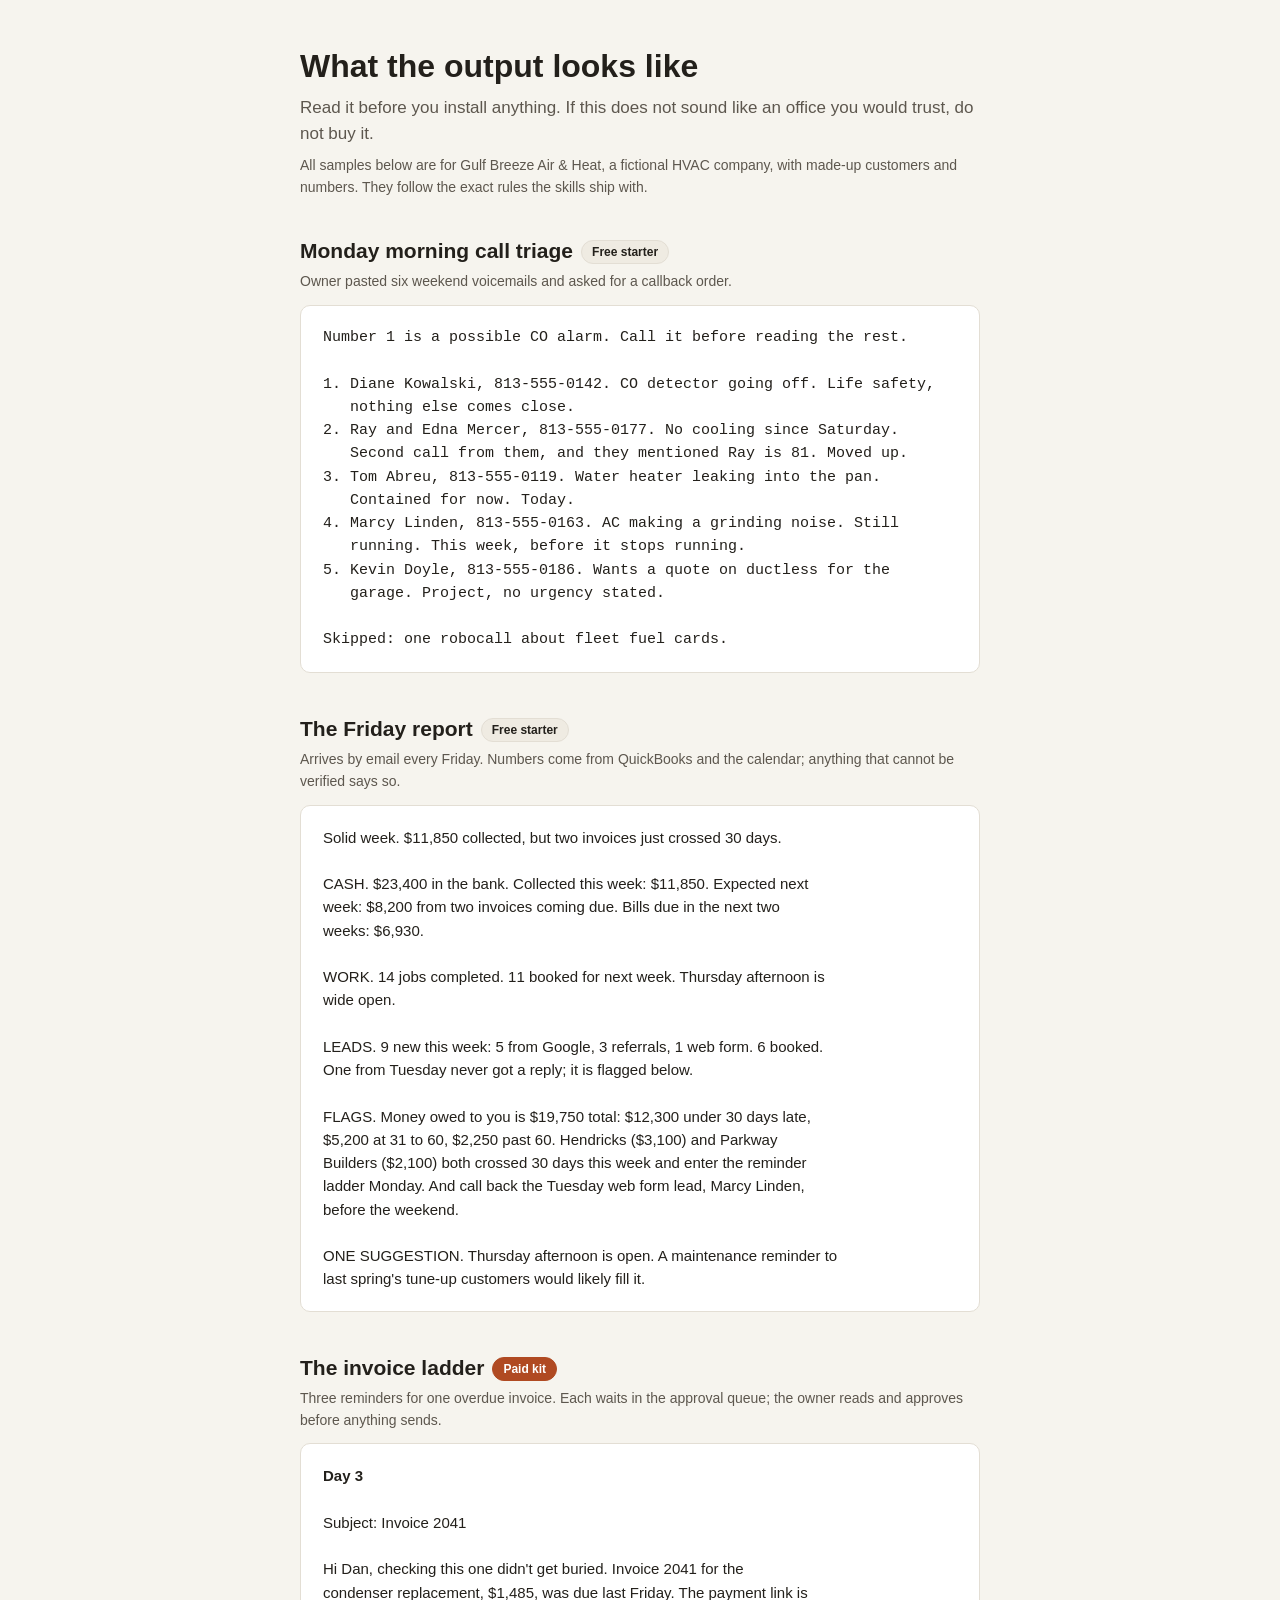
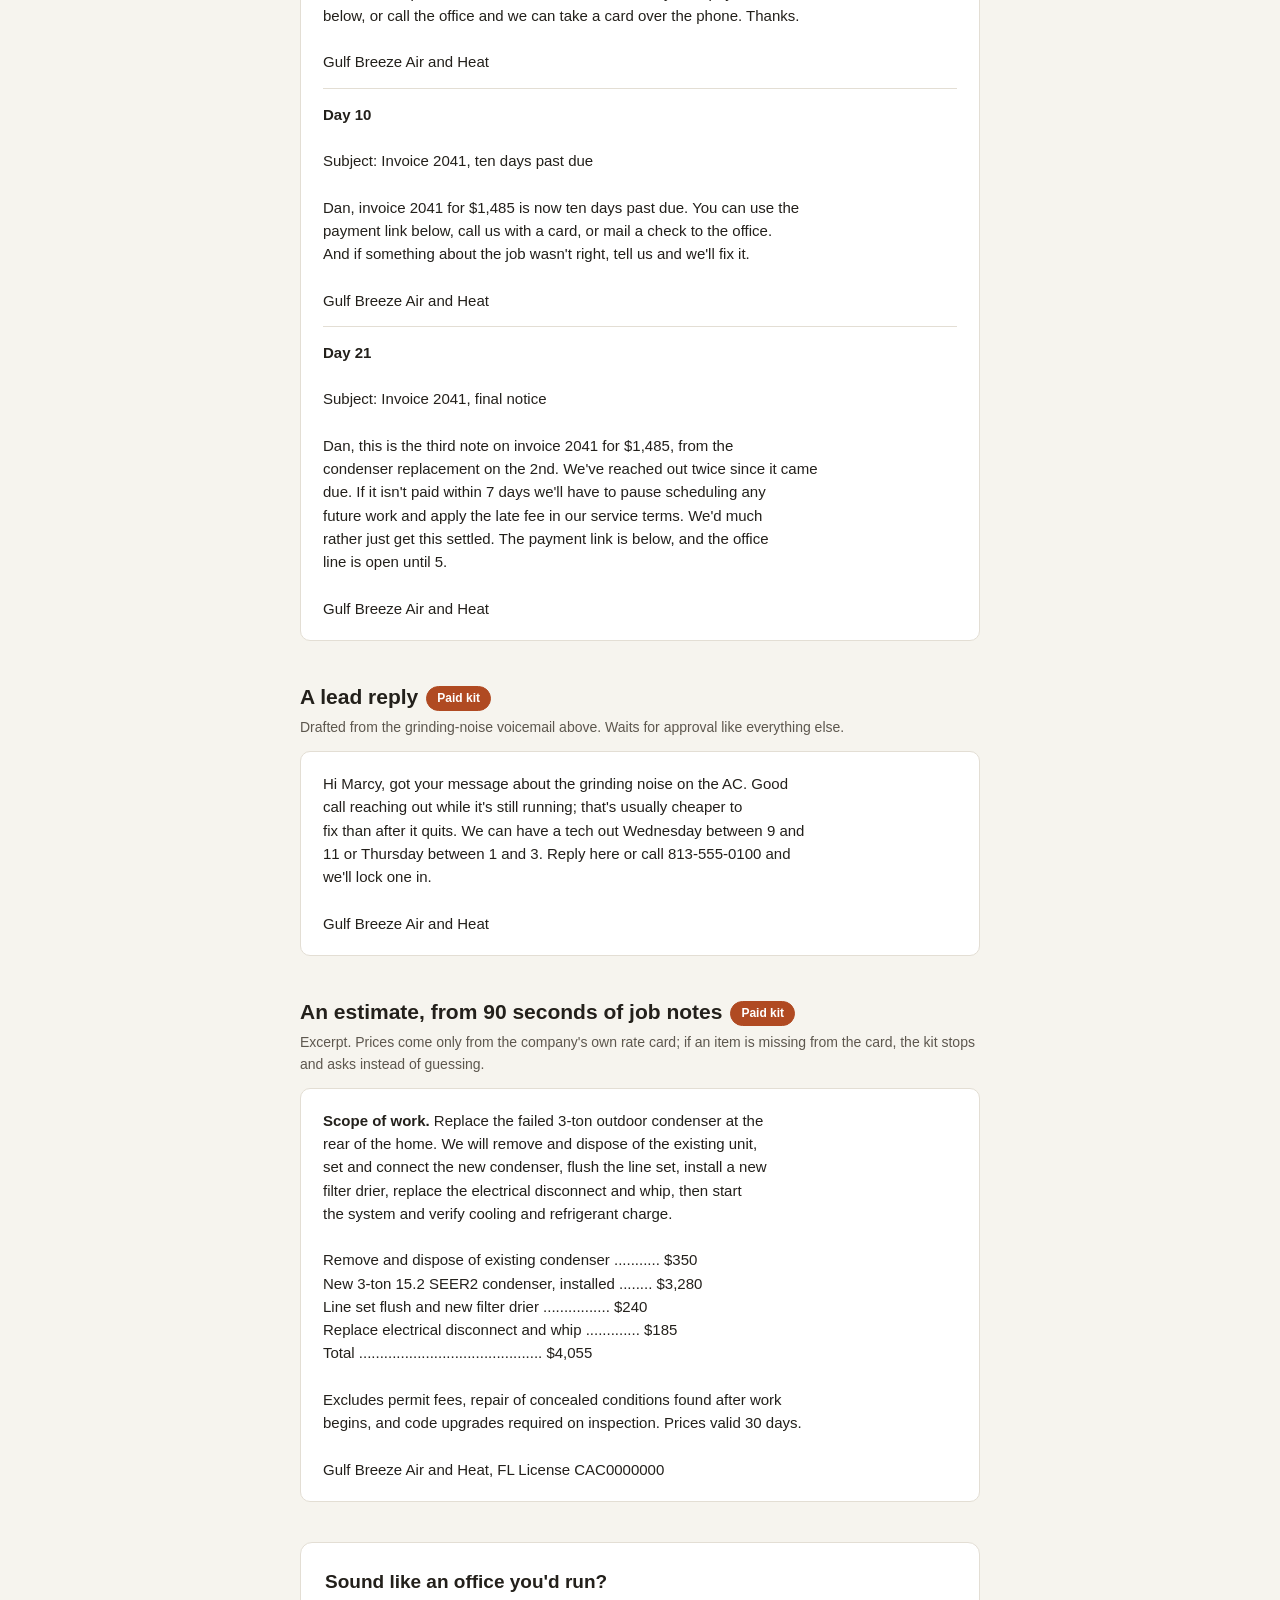
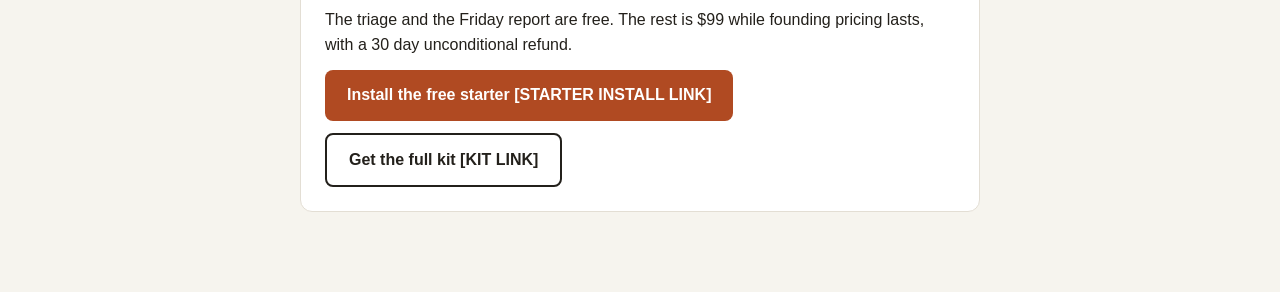
==== site/demo.html @ e2e47ef4 "Initial commit: launch infrastructure" ====
<!doctype html>
<html lang="en">
<head>
<meta charset="utf-8">
<meta name="viewport" content="width=device-width, initial-scale=1, viewport-fit=cover">
<title>What the output looks like | Toolbelt AI</title>
<style>
:root {
  box-sizing: border-box;
  padding-top: env(safe-area-inset-top, 0px);
  padding-bottom: env(safe-area-inset-bottom, 0px);
  --bg: #F6F4EE; --card: #FFFFFF; --ink: #23201B; --muted: #5D574E;
  --line: #E3DED4; --accent: #B04A22; --accent-ink: #FFFFFF; --chip: #EFEBE2;
}
html { scroll-padding-top: env(safe-area-inset-top, 0px); }
@media (prefers-color-scheme: dark) {
  :root:not([data-theme="light"]) {
    --bg: #191713; --card: #23201B; --ink: #F1EEE7; --muted: #A8A198;
    --line: #38342E; --accent: #D9713F; --accent-ink: #1B120C; --chip: #2B2722;
  }
}
:root[data-theme="dark"] {
  --bg: #191713; --card: #23201B; --ink: #F1EEE7; --muted: #A8A198;
  --line: #38342E; --accent: #D9713F; --accent-ink: #1B120C; --chip: #2B2722;
}
* { box-sizing: border-box; }
body { margin: 0; background: var(--bg); color: var(--ink);
  font-family: -apple-system, BlinkMacSystemFont, "Segoe UI", Roboto, Helvetica, Arial, sans-serif;
  line-height: 1.55; }
.wrap { max-width: 720px; margin: 0 auto; padding: 48px 20px 80px; }
h1 { font-size: 32px; line-height: 1.15; margin: 0 0 10px; }
.sub { color: var(--muted); font-size: 17px; margin: 0 0 8px; }
.notice { font-size: 14px; color: var(--muted); margin: 0 0 36px; }
.sample { margin-bottom: 40px; }
.sample h2 { font-size: 21px; margin: 0 0 4px; }
.meta { font-size: 14px; color: var(--muted); margin: 0 0 12px; }
.tier { display: inline-block; background: var(--chip); border: 1px solid var(--line);
  border-radius: 999px; padding: 2px 10px; font-size: 12px; font-weight: 600;
  margin-left: 8px; vertical-align: 2px; }
.tier.paid { background: var(--accent); color: var(--accent-ink); border-color: var(--accent); }
.out { background: var(--card); border: 1px solid var(--line); border-radius: 10px;
  padding: 20px 22px; font-size: 15px; white-space: pre-wrap;
  font-family: ui-monospace, "SF Mono", Menlo, Consolas, monospace; overflow-x: auto; }
.out.email { font-family: inherit; }
.cta { background: var(--card); border: 1px solid var(--line); border-radius: 12px;
  padding: 24px; display: flex; flex-direction: column; gap: 12px; }
.btn { display: inline-block; background: var(--accent); color: var(--accent-ink);
  padding: 13px 22px; border-radius: 8px; font-weight: 700; font-size: 16px;
  text-decoration: none; align-self: flex-start; }
.btn.ghost { background: transparent; color: var(--ink); border: 2px solid var(--ink); }
a { color: var(--accent); }
hr.sep { border: 0; border-top: 1px solid var(--line); margin: 14px 0; }
</style>
</head>
<body>
<div class="wrap">
  <h1>What the output looks like</h1>
  <p class="sub">Read it before you install anything. If this does not sound like an office you would trust, do not buy it.</p>
  <p class="notice">All samples below are for Gulf Breeze Air &amp; Heat, a fictional HVAC company, with made-up customers and numbers. They follow the exact rules the skills ship with.</p>

  <div class="sample">
    <h2>Monday morning call triage<span class="tier">Free starter</span></h2>
    <p class="meta">Owner pasted six weekend voicemails and asked for a callback order.</p>
    <div class="out">Number 1 is a possible CO alarm. Call it before reading the rest.

1. Diane Kowalski, 813-555-0142. CO detector going off. Life safety,
   nothing else comes close.
2. Ray and Edna Mercer, 813-555-0177. No cooling since Saturday.
   Second call from them, and they mentioned Ray is 81. Moved up.
3. Tom Abreu, 813-555-0119. Water heater leaking into the pan.
   Contained for now. Today.
4. Marcy Linden, 813-555-0163. AC making a grinding noise. Still
   running. This week, before it stops running.
5. Kevin Doyle, 813-555-0186. Wants a quote on ductless for the
   garage. Project, no urgency stated.

Skipped: one robocall about fleet fuel cards.</div>
  </div>

  <div class="sample">
    <h2>The Friday report<span class="tier">Free starter</span></h2>
    <p class="meta">Arrives by email every Friday. Numbers come from QuickBooks and the calendar; anything that cannot be verified says so.</p>
    <div class="out email">Solid week. $11,850 collected, but two invoices just crossed 30 days.

CASH. $23,400 in the bank. Collected this week: $11,850. Expected next
week: $8,200 from two invoices coming due. Bills due in the next two
weeks: $6,930.

WORK. 14 jobs completed. 11 booked for next week. Thursday afternoon is
wide open.

LEADS. 9 new this week: 5 from Google, 3 referrals, 1 web form. 6 booked.
One from Tuesday never got a reply; it is flagged below.

FLAGS. Money owed to you is $19,750 total: $12,300 under 30 days late,
$5,200 at 31 to 60, $2,250 past 60. Hendricks ($3,100) and Parkway
Builders ($2,100) both crossed 30 days this week and enter the reminder
ladder Monday. And call back the Tuesday web form lead, Marcy Linden,
before the weekend.

ONE SUGGESTION. Thursday afternoon is open. A maintenance reminder to
last spring's tune-up customers would likely fill it.</div>
  </div>

  <div class="sample">
    <h2>The invoice ladder<span class="tier paid">Paid kit</span></h2>
    <p class="meta">Three reminders for one overdue invoice. Each waits in the approval queue; the owner reads and approves before anything sends.</p>
    <div class="out email"><strong>Day 3</strong>

Subject: Invoice 2041

Hi Dan, checking this one didn't get buried. Invoice 2041 for the
condenser replacement, $1,485, was due last Friday. The payment link is
below, or call the office and we can take a card over the phone. Thanks.

Gulf Breeze Air and Heat
<hr class="sep"><strong>Day 10</strong>

Subject: Invoice 2041, ten days past due

Dan, invoice 2041 for $1,485 is now ten days past due. You can use the
payment link below, call us with a card, or mail a check to the office.
And if something about the job wasn't right, tell us and we'll fix it.

Gulf Breeze Air and Heat
<hr class="sep"><strong>Day 21</strong>

Subject: Invoice 2041, final notice

Dan, this is the third note on invoice 2041 for $1,485, from the
condenser replacement on the 2nd. We've reached out twice since it came
due. If it isn't paid within 7 days we'll have to pause scheduling any
future work and apply the late fee in our service terms. We'd much
rather just get this settled. The payment link is below, and the office
line is open until 5.

Gulf Breeze Air and Heat</div>
  </div>

  <div class="sample">
    <h2>A lead reply<span class="tier paid">Paid kit</span></h2>
    <p class="meta">Drafted from the grinding-noise voicemail above. Waits for approval like everything else.</p>
    <div class="out email">Hi Marcy, got your message about the grinding noise on the AC. Good
call reaching out while it's still running; that's usually cheaper to
fix than after it quits. We can have a tech out Wednesday between 9 and
11 or Thursday between 1 and 3. Reply here or call 813-555-0100 and
we'll lock one in.

Gulf Breeze Air and Heat</div>
  </div>

  <div class="sample">
    <h2>An estimate, from 90 seconds of job notes<span class="tier paid">Paid kit</span></h2>
    <p class="meta">Excerpt. Prices come only from the company's own rate card; if an item is missing from the card, the kit stops and asks instead of guessing.</p>
    <div class="out email"><strong>Scope of work.</strong> Replace the failed 3-ton outdoor condenser at the
rear of the home. We will remove and dispose of the existing unit,
set and connect the new condenser, flush the line set, install a new
filter drier, replace the electrical disconnect and whip, then start
the system and verify cooling and refrigerant charge.

Remove and dispose of existing condenser ........... $350
New 3-ton 15.2 SEER2 condenser, installed ........ $3,280
Line set flush and new filter drier ................ $240
Replace electrical disconnect and whip ............. $185
Total ............................................ $4,055

Excludes permit fees, repair of concealed conditions found after work
begins, and code upgrades required on inspection. Prices valid 30 days.

Gulf Breeze Air and Heat, FL License CAC0000000</div>
  </div>

  <div class="cta">
    <strong style="font-size: 19px;">Sound like an office you'd run?</strong>
    <span>The triage and the Friday report are free. The rest is $99 while founding pricing lasts, with a 30 day unconditional refund.</span>
    <a class="btn" href="#">Install the free starter [STARTER INSTALL LINK]</a>
    <a class="btn ghost" href="#">Get the full kit [KIT LINK]</a>
  </div>
</div>
</body>
</html>
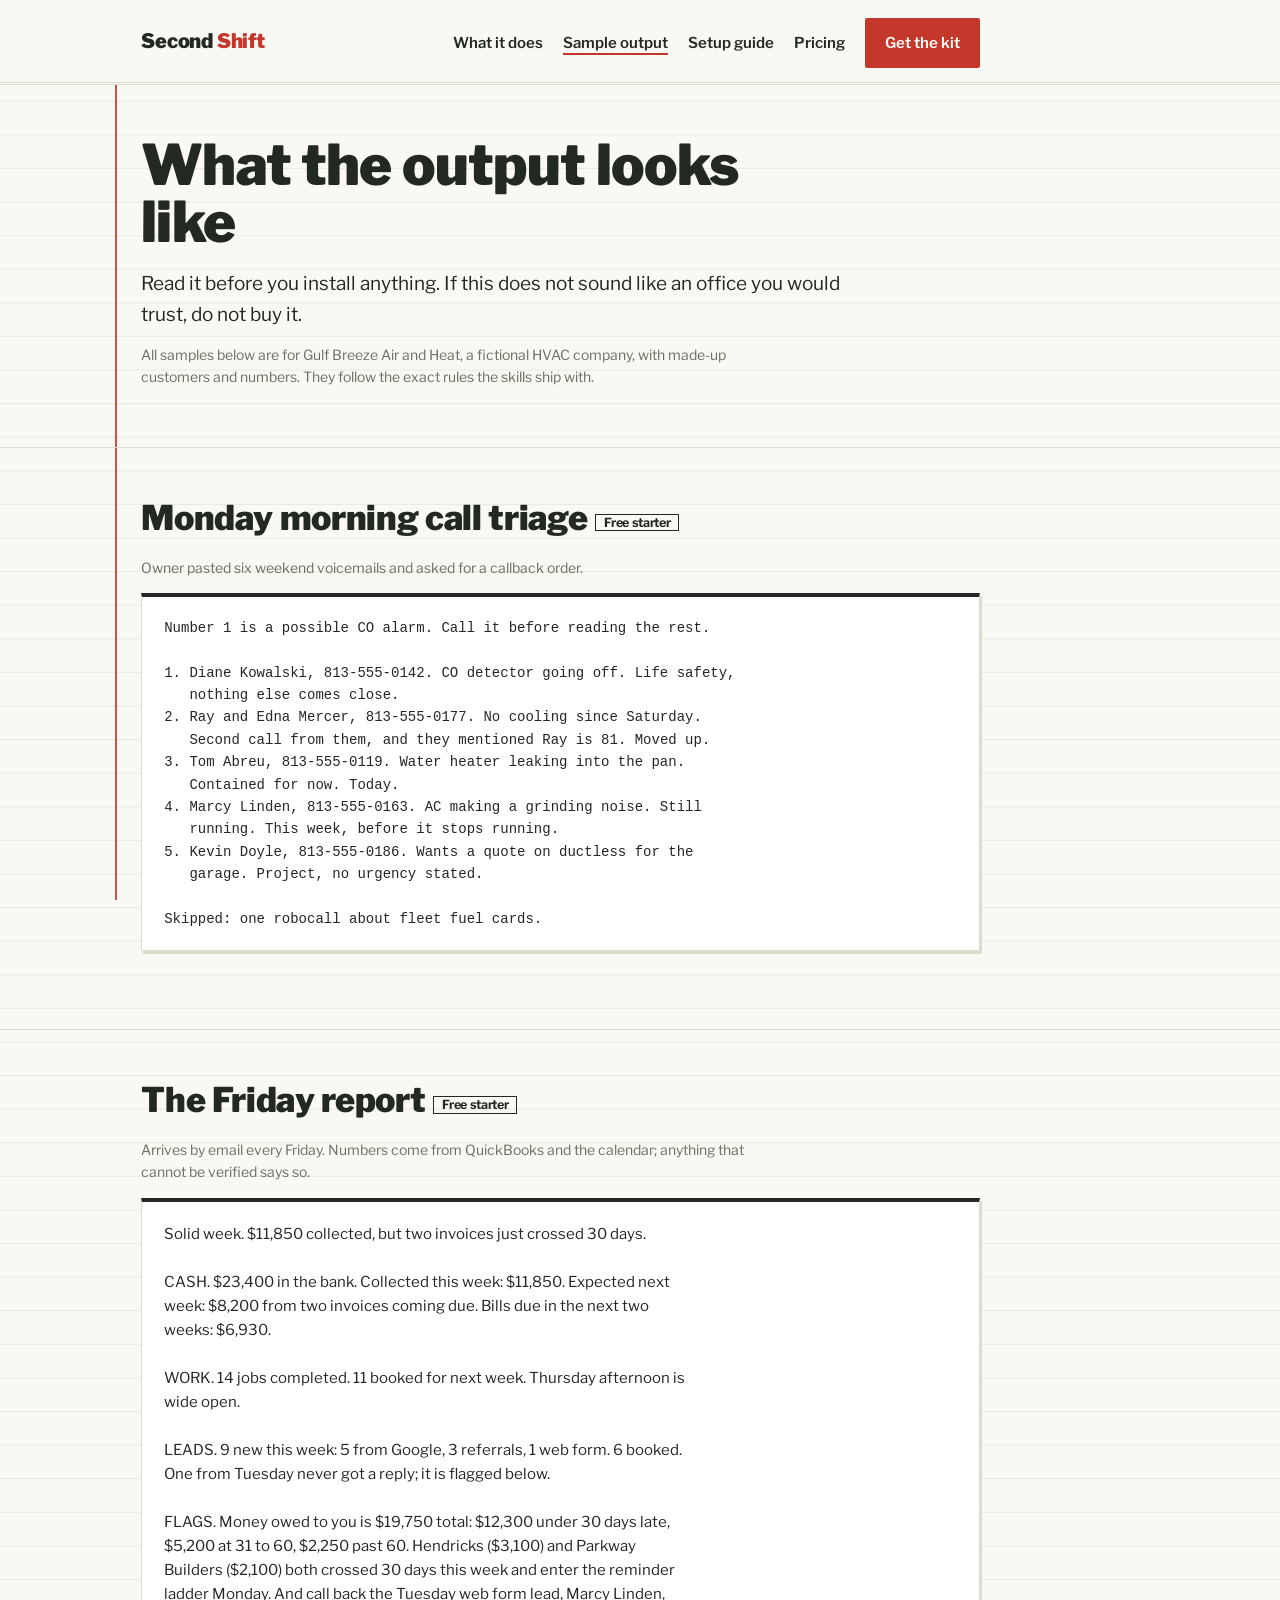
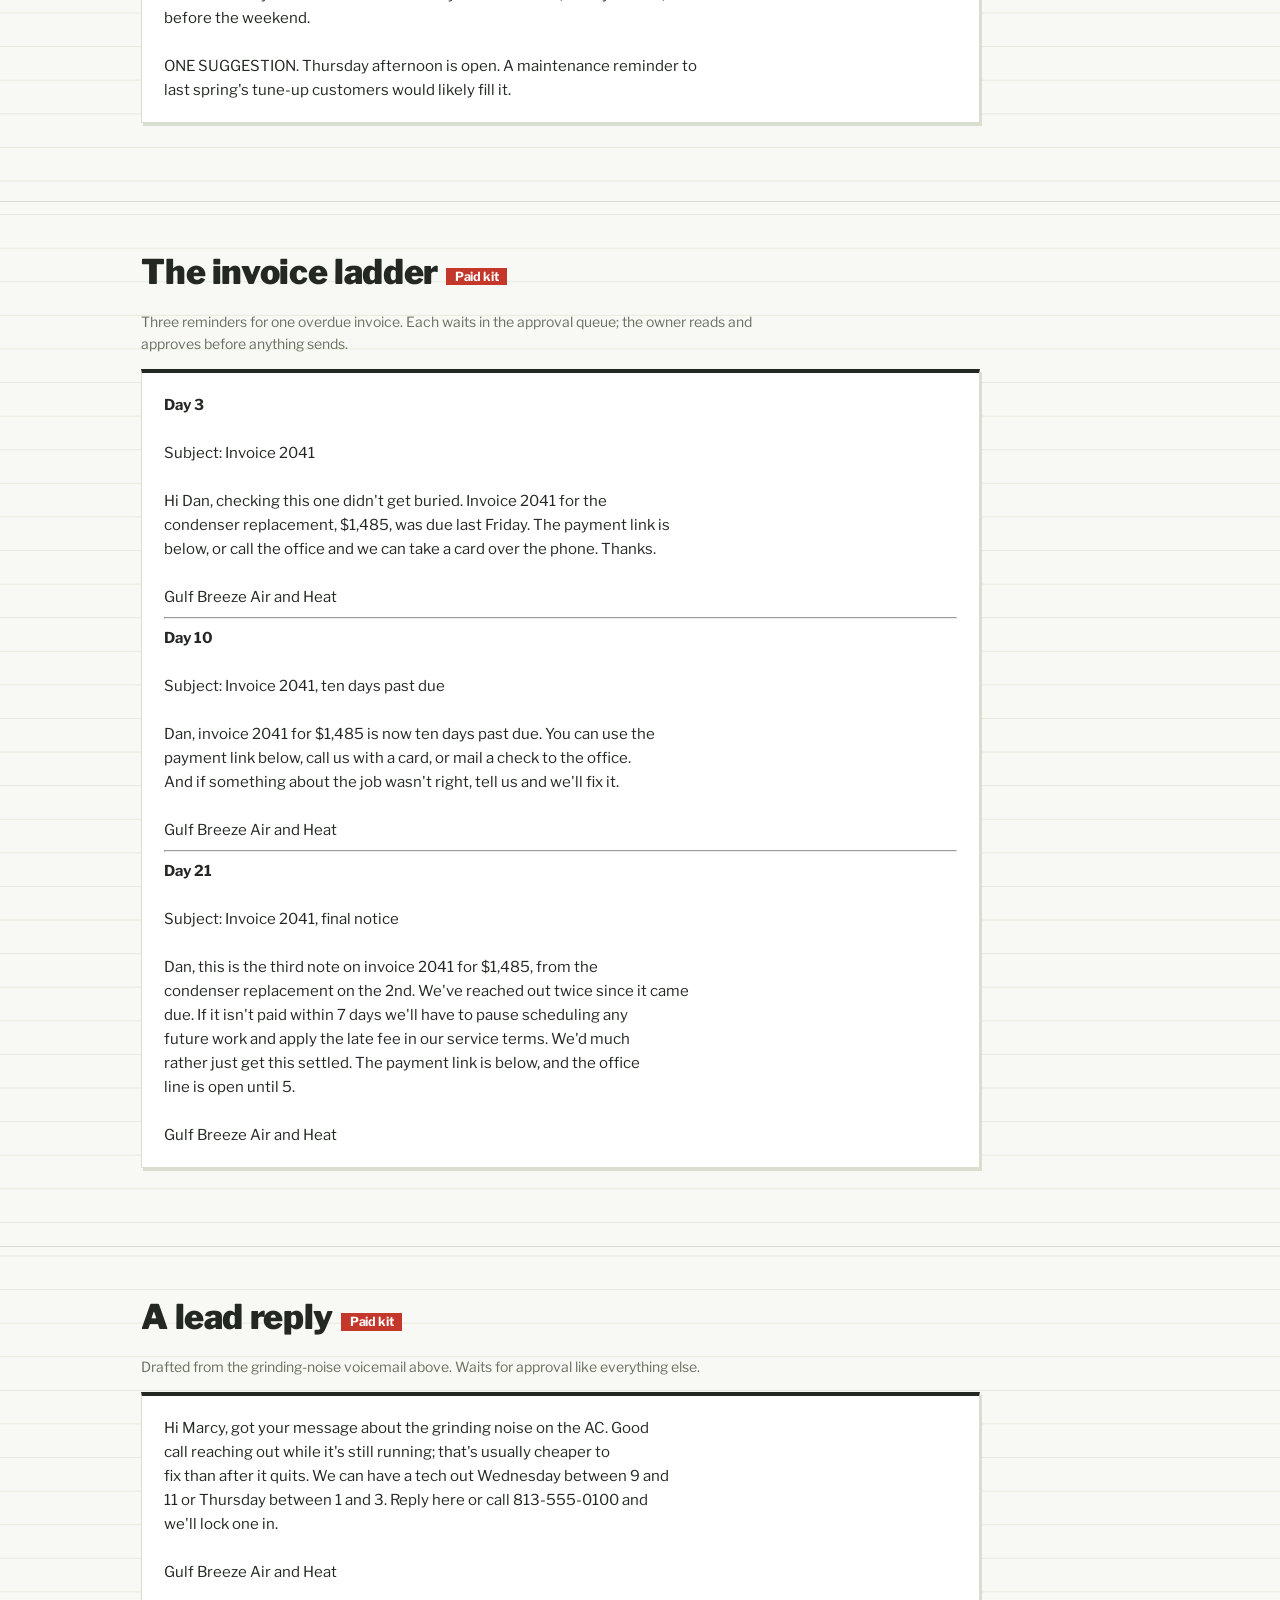
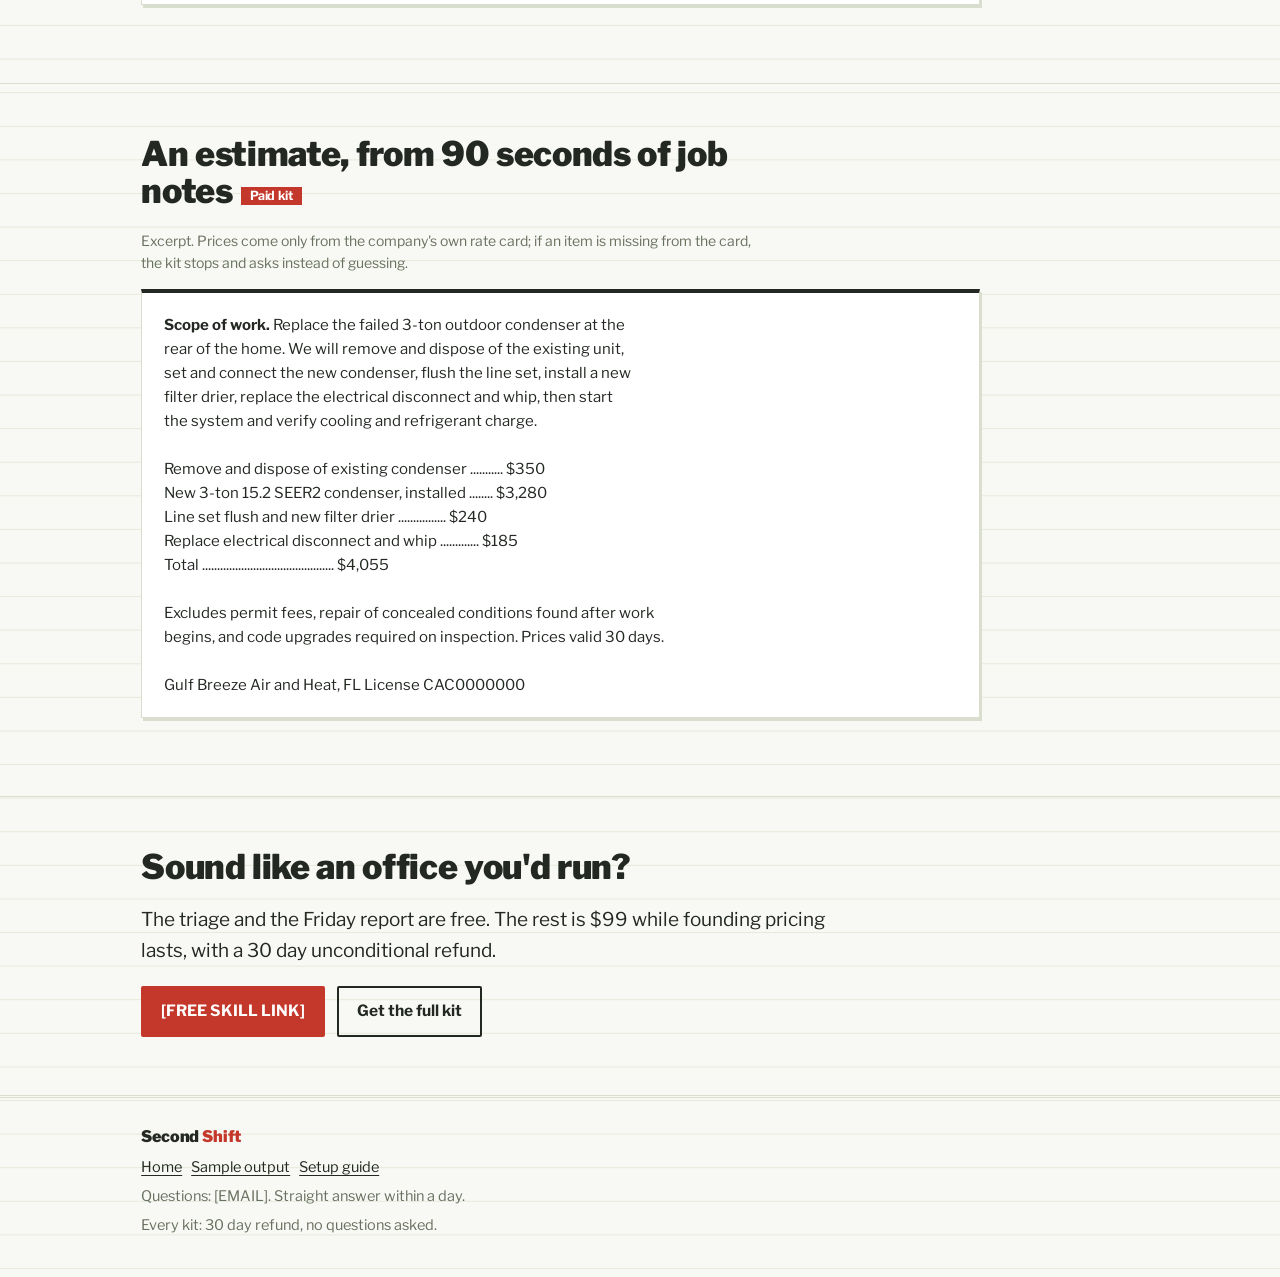
==== commit 042a91f9: "Redesign: ledger system, shared nav and footer across all pages" ====
--- a/site/demo.html
+++ b/site/demo.html
@@ -3,65 +3,41 @@
 <head>
 <meta charset="utf-8">
 <meta name="viewport" content="width=device-width, initial-scale=1, viewport-fit=cover">
-<title>What the output looks like | Toolbelt AI</title>
-<style>
-:root {
-  box-sizing: border-box;
-  padding-top: env(safe-area-inset-top, 0px);
-  padding-bottom: env(safe-area-inset-bottom, 0px);
-  --bg: #F6F4EE; --card: #FFFFFF; --ink: #23201B; --muted: #5D574E;
-  --line: #E3DED4; --accent: #B04A22; --accent-ink: #FFFFFF; --chip: #EFEBE2;
-}
-html { scroll-padding-top: env(safe-area-inset-top, 0px); }
-@media (prefers-color-scheme: dark) {
-  :root:not([data-theme="light"]) {
-    --bg: #191713; --card: #23201B; --ink: #F1EEE7; --muted: #A8A198;
-    --line: #38342E; --accent: #D9713F; --accent-ink: #1B120C; --chip: #2B2722;
-  }
-}
-:root[data-theme="dark"] {
-  --bg: #191713; --card: #23201B; --ink: #F1EEE7; --muted: #A8A198;
-  --line: #38342E; --accent: #D9713F; --accent-ink: #1B120C; --chip: #2B2722;
-}
-* { box-sizing: border-box; }
-body { margin: 0; background: var(--bg); color: var(--ink);
-  font-family: -apple-system, BlinkMacSystemFont, "Segoe UI", Roboto, Helvetica, Arial, sans-serif;
-  line-height: 1.55; }
-.wrap { max-width: 720px; margin: 0 auto; padding: 48px 20px 80px; }
-h1 { font-size: 32px; line-height: 1.15; margin: 0 0 10px; }
-.sub { color: var(--muted); font-size: 17px; margin: 0 0 8px; }
-.notice { font-size: 14px; color: var(--muted); margin: 0 0 36px; }
-.sample { margin-bottom: 40px; }
-.sample h2 { font-size: 21px; margin: 0 0 4px; }
-.meta { font-size: 14px; color: var(--muted); margin: 0 0 12px; }
-.tier { display: inline-block; background: var(--chip); border: 1px solid var(--line);
-  border-radius: 999px; padding: 2px 10px; font-size: 12px; font-weight: 600;
-  margin-left: 8px; vertical-align: 2px; }
-.tier.paid { background: var(--accent); color: var(--accent-ink); border-color: var(--accent); }
-.out { background: var(--card); border: 1px solid var(--line); border-radius: 10px;
-  padding: 20px 22px; font-size: 15px; white-space: pre-wrap;
-  font-family: ui-monospace, "SF Mono", Menlo, Consolas, monospace; overflow-x: auto; }
-.out.email { font-family: inherit; }
-.cta { background: var(--card); border: 1px solid var(--line); border-radius: 12px;
-  padding: 24px; display: flex; flex-direction: column; gap: 12px; }
-.btn { display: inline-block; background: var(--accent); color: var(--accent-ink);
-  padding: 13px 22px; border-radius: 8px; font-weight: 700; font-size: 16px;
-  text-decoration: none; align-self: flex-start; }
-.btn.ghost { background: transparent; color: var(--ink); border: 2px solid var(--ink); }
-a { color: var(--accent); }
-hr.sep { border: 0; border-top: 1px solid var(--line); margin: 14px 0; }
-</style>
+<title>What the output looks like | Second Shift</title>
+<meta name="description" content="Read real sample output before you install anything: call triage, the Friday report, the invoice ladder, a lead reply, and an estimate.">
+<!-- GoatCounter: uncomment and set your code after creating the account
+<script data-goatcounter="https://YOURCODE.goatcounter.com/count" async src="https://gc.zgo.at/count.js"></script>
+-->
+<link rel="preconnect" href="https://fonts.googleapis.com">
+<link href="https://fonts.googleapis.com/css2?family=Libre+Franklin:wght@400;600;700;900&display=swap" rel="stylesheet">
+<link rel="stylesheet" href="styles.css">
 </head>
 <body>
-<div class="wrap">
-  <h1>What the output looks like</h1>
-  <p class="sub">Read it before you install anything. If this does not sound like an office you would trust, do not buy it.</p>
-  <p class="notice">All samples below are for Gulf Breeze Air &amp; Heat, a fictional HVAC company, with made-up customers and numbers. They follow the exact rules the skills ship with.</p>
-
-  <div class="sample">
-    <h2>Monday morning call triage<span class="tier">Free starter</span></h2>
-    <p class="meta">Owner pasted six weekend voicemails and asked for a callback order.</p>
-    <div class="out">Number 1 is a possible CO alarm. Call it before reading the rest.
+<header class="site">
+  <div class="col">
+    <a class="wordmark" href="index.html">Second<span> Shift</span></a>
+    <nav class="site">
+      <a href="index.html#work">What it does</a>
+      <a href="demo.html" aria-current="page">Sample output</a>
+      <a href="start-here.html">Setup guide</a>
+      <a href="index.html#pricing">Pricing</a>
+      <a class="btn" href="index.html#pricing">Get the kit</a>
+    </nav>
+  </div>
+</header>
+<main>
+<section class="entry">
+  <div class="col">
+    <h1>What the output looks like</h1>
+    <p class="lede">Read it before you install anything. If this does not sound like an office you would trust, do not buy it.</p>
+    <p class="small">All samples below are for Gulf Breeze Air and Heat, a fictional HVAC company, with made-up customers and numbers. They follow the exact rules the skills ship with.</p>
+  </div>
+</section>
+<section class="entry">
+  <div class="col">
+    <h2>Monday morning call triage<span class="tag">Free starter</span></h2>
+    <p class="small">Owner pasted six weekend voicemails and asked for a callback order.</p>
+    <div class="printout mono">Number 1 is a possible CO alarm. Call it before reading the rest.
 
 1. Diane Kowalski, 813-555-0142. CO detector going off. Life safety,
    nothing else comes close.
@@ -76,11 +52,12 @@
 
 Skipped: one robocall about fleet fuel cards.</div>
   </div>
-
-  <div class="sample">
-    <h2>The Friday report<span class="tier">Free starter</span></h2>
-    <p class="meta">Arrives by email every Friday. Numbers come from QuickBooks and the calendar; anything that cannot be verified says so.</p>
-    <div class="out email">Solid week. $11,850 collected, but two invoices just crossed 30 days.
+</section>
+<section class="entry">
+  <div class="col">
+    <h2>The Friday report<span class="tag">Free starter</span></h2>
+    <p class="small">Arrives by email every Friday. Numbers come from QuickBooks and the calendar; anything that cannot be verified says so.</p>
+    <div class="printout">Solid week. $11,850 collected, but two invoices just crossed 30 days.
 
 CASH. $23,400 in the bank. Collected this week: $11,850. Expected next
 week: $8,200 from two invoices coming due. Bills due in the next two
@@ -101,11 +78,12 @@
 ONE SUGGESTION. Thursday afternoon is open. A maintenance reminder to
 last spring's tune-up customers would likely fill it.</div>
   </div>
-
-  <div class="sample">
-    <h2>The invoice ladder<span class="tier paid">Paid kit</span></h2>
-    <p class="meta">Three reminders for one overdue invoice. Each waits in the approval queue; the owner reads and approves before anything sends.</p>
-    <div class="out email"><strong>Day 3</strong>
+</section>
+<section class="entry">
+  <div class="col">
+    <h2>The invoice ladder<span class="tag paid">Paid kit</span></h2>
+    <p class="small">Three reminders for one overdue invoice. Each waits in the approval queue; the owner reads and approves before anything sends.</p>
+    <div class="printout"><strong>Day 3</strong>
 
 Subject: Invoice 2041
 
@@ -136,11 +114,12 @@
 
 Gulf Breeze Air and Heat</div>
   </div>
-
-  <div class="sample">
-    <h2>A lead reply<span class="tier paid">Paid kit</span></h2>
-    <p class="meta">Drafted from the grinding-noise voicemail above. Waits for approval like everything else.</p>
-    <div class="out email">Hi Marcy, got your message about the grinding noise on the AC. Good
+</section>
+<section class="entry">
+  <div class="col">
+    <h2>A lead reply<span class="tag paid">Paid kit</span></h2>
+    <p class="small">Drafted from the grinding-noise voicemail above. Waits for approval like everything else.</p>
+    <div class="printout">Hi Marcy, got your message about the grinding noise on the AC. Good
 call reaching out while it's still running; that's usually cheaper to
 fix than after it quits. We can have a tech out Wednesday between 9 and
 11 or Thursday between 1 and 3. Reply here or call 813-555-0100 and
@@ -148,11 +127,12 @@
 
 Gulf Breeze Air and Heat</div>
   </div>
-
-  <div class="sample">
-    <h2>An estimate, from 90 seconds of job notes<span class="tier paid">Paid kit</span></h2>
-    <p class="meta">Excerpt. Prices come only from the company's own rate card; if an item is missing from the card, the kit stops and asks instead of guessing.</p>
-    <div class="out email"><strong>Scope of work.</strong> Replace the failed 3-ton outdoor condenser at the
+</section>
+<section class="entry">
+  <div class="col">
+    <h2>An estimate, from 90 seconds of job notes<span class="tag paid">Paid kit</span></h2>
+    <p class="small">Excerpt. Prices come only from the company's own rate card; if an item is missing from the card, the kit stops and asks instead of guessing.</p>
+    <div class="printout"><strong>Scope of work.</strong> Replace the failed 3-ton outdoor condenser at the
 rear of the home. We will remove and dispose of the existing unit,
 set and connect the new condenser, flush the line set, install a new
 filter drier, replace the electrical disconnect and whip, then start
@@ -169,13 +149,22 @@
 
 Gulf Breeze Air and Heat, FL License CAC0000000</div>
   </div>
-
-  <div class="cta">
-    <strong style="font-size: 19px;">Sound like an office you'd run?</strong>
-    <span>The triage and the Friday report are free. The rest is $99 while founding pricing lasts, with a 30 day unconditional refund.</span>
-    <a class="btn" href="#">Install the free starter [STARTER INSTALL LINK]</a>
-    <a class="btn ghost" href="#">Get the full kit [KIT LINK]</a>
+</section>
+<section class="entry">
+  <div class="col">
+    <h2>Sound like an office you'd run?</h2>
+    <p class="lede">The triage and the Friday report are free. The rest is $99 while founding pricing lasts, with a 30 day unconditional refund.</p>
+    <p style="margin-top:20px"><a class="btn" href="#">[FREE SKILL LINK]</a> &nbsp; <a class="btn quiet" href="index.html#pricing">Get the full kit</a></p>
   </div>
-</div>
+</section>
+</main>
+<footer class="site">
+  <div class="col">
+    <p><a class="wordmark" href="index.html" style="font-size:16px">Second<span> Shift</span></a></p>
+    <p><a href="index.html">Home</a> &nbsp; <a href="demo.html">Sample output</a> &nbsp; <a href="start-here.html">Setup guide</a></p>
+    <p>Questions: [EMAIL]. Straight answer within a day.</p>
+    <p>Every kit: 30 day refund, no questions asked.</p>
+  </div>
+</footer>
 </body>
 </html>
--- a/site/styles.css
+++ b/site/styles.css
@@ -0,0 +1,124 @@
+/* Second Shift — ledger system. One accent (margin red), one family (Libre Franklin). */
+:root {
+  --paper: #F8F9F4; --sheet: #FFFFFF; --ink: #232822; --faint: #68705F;
+  --rule: #D9DECE; --rule-soft: #E6EADB; --margin: #C4372B; --margin-ink: #FFFFFF;
+  --gutter: clamp(20px, 9vw, 140px);
+  box-sizing: border-box;
+  padding-top: env(safe-area-inset-top, 0px);
+  padding-bottom: env(safe-area-inset-bottom, 0px);
+}
+@media (prefers-color-scheme: dark) {
+  :root:not([data-theme="light"]) {
+    --paper: #151813; --sheet: #1C201A; --ink: #EBEEE2; --faint: #9AA18D;
+    --rule: #2C3228; --rule-soft: #242922; --margin: #E0523F; --margin-ink: #1A0E0B;
+  }
+}
+:root[data-theme="dark"] {
+  --paper: #151813; --sheet: #1C201A; --ink: #EBEEE2; --faint: #9AA18D;
+  --rule: #2C3228; --rule-soft: #242922; --margin: #E0523F; --margin-ink: #1A0E0B;
+}
+* { box-sizing: border-box; }
+html { scroll-padding-top: 90px; }
+body {
+  margin: 0; color: var(--ink); font: 400 16.5px/1.6 "Libre Franklin", "Franklin Gothic Medium", Arial, sans-serif;
+  background: var(--paper);
+  background-image: linear-gradient(var(--rule-soft) 1px, transparent 1px);
+  background-size: 100% 2.1rem;
+}
+/* The red margin rule, full height */
+body::before {
+  content: ""; position: fixed; top: 0; bottom: 0; left: var(--gutter);
+  width: 2px; background: var(--margin); opacity: .85; z-index: 0;
+}
+.sheet, header.site, footer.site { position: relative; z-index: 1; }
+main { position: relative; z-index: 1; }
+
+a { color: var(--margin); text-decoration-thickness: 1px; text-underline-offset: 3px; }
+a:focus-visible, button:focus-visible, .btn:focus-visible { outline: 3px solid var(--margin); outline-offset: 2px; }
+
+.col { padding-left: calc(var(--gutter) + 26px); padding-right: 20px; max-width: 1000px; }
+
+/* Shared header */
+header.site { background: var(--paper); border-bottom: 3px double var(--rule); }
+header.site .col { display: flex; align-items: baseline; justify-content: space-between; gap: 14px 22px; flex-wrap: wrap; padding-top: 18px; padding-bottom: 14px; }
+.wordmark { font-weight: 900; font-size: 20px; letter-spacing: -0.01em; color: var(--ink); text-decoration: none; }
+.wordmark span { color: var(--margin); }
+nav.site { display: flex; gap: 20px; align-items: baseline; flex-wrap: wrap; }
+nav.site a { color: var(--ink); text-decoration: none; font-size: 15px; font-weight: 600; }
+nav.site a[aria-current="page"] { text-decoration: underline; text-decoration-color: var(--margin); text-decoration-thickness: 2px; text-underline-offset: 5px; }
+nav.site a.btn { color: var(--margin-ink); }
+
+.btn { display: inline-block; background: var(--margin); color: var(--margin-ink); border: 2px solid var(--margin);
+  padding: 11px 18px; font-weight: 700; font-size: 15.5px; text-decoration: none; border-radius: 2px; }
+.btn.quiet { background: transparent; color: var(--ink); border-color: var(--ink); }
+
+/* Type scale */
+h1 { font-weight: 900; font-size: clamp(34px, 5.6vw, 56px); line-height: 1.02; letter-spacing: -0.015em; margin: 0 0 18px; max-width: 15ch; }
+h2 { font-weight: 900; font-size: clamp(24px, 3.4vw, 34px); line-height: 1.08; letter-spacing: -0.01em; margin: 0 0 20px; max-width: 24ch; }
+h3 { font-weight: 700; font-size: 18px; margin: 0 0 6px; }
+p { margin: 0 0 14px; max-width: 62ch; }
+.lede { font-size: 19px; max-width: 56ch; }
+.small { font-size: 14px; color: var(--faint); }
+
+/* Sections ruled like ledger subtotals; labels live in the margin */
+section.entry { position: relative; padding: 52px 0 44px; border-bottom: 1px solid var(--rule); }
+section.entry:last-of-type { border-bottom: 0; }
+.note {
+  position: absolute; top: 58px; right: calc(100% - var(--gutter) + 12px);
+  width: calc(var(--gutter) - 24px); text-align: right;
+  font-size: 13px; line-height: 1.35; color: var(--margin); font-weight: 600;
+}
+@media (max-width: 760px) {
+  .note { position: static; width: auto; text-align: left; margin: 0 0 6px; }
+}
+
+/* Ledger rows replace card grids */
+.rows { border-top: 2px solid var(--ink); }
+.row { display: grid; grid-template-columns: minmax(150px, 230px) 1fr; gap: 8px 26px;
+  padding: 16px 0; border-bottom: 1px solid var(--rule); align-items: baseline; }
+.row h3 { font-size: 17px; }
+.row p { margin: 0; font-size: 15.5px; color: var(--faint); max-width: 58ch; }
+@media (max-width: 640px) { .row { grid-template-columns: 1fr; gap: 2px; } }
+
+/* True sequences keep their numbers */
+.steps { counter-reset: step; border-top: 2px solid var(--ink); }
+.step { counter-increment: step; display: grid; grid-template-columns: 56px 1fr; gap: 6px 18px;
+  padding: 18px 0; border-bottom: 1px solid var(--rule); }
+.step::before { content: counter(step) "."; font-weight: 900; font-size: 30px; line-height: 1; color: var(--margin); }
+.step p { margin: 0; font-size: 15.5px; color: var(--faint); }
+
+/* Summary line (stats) */
+.summary { border-top: 2px solid var(--ink); border-bottom: 1px solid var(--rule); padding: 14px 0; }
+.summary p { margin: 0; font-size: 17px; max-width: none; }
+.summary b { font-weight: 900; font-size: 22px; }
+
+/* Tickets (pricing, samples) */
+.ticket { background: var(--sheet); border: 1px solid var(--rule); border-left: 4px solid var(--ink);
+  padding: 22px 24px; max-width: 560px; margin: 0 0 16px; }
+.ticket.priced { border-left-color: var(--margin); }
+.ticket .amount { font-weight: 900; font-size: 40px; line-height: 1; }
+.ticket .terms { color: var(--faint); font-size: 14px; }
+.ticket p { font-size: 15.5px; }
+
+/* Printout sheets on the demo page */
+.printout { background: var(--sheet); border: 1px solid var(--rule); border-top: 4px solid var(--ink);
+  padding: 20px 22px; margin: 10px 0 34px; white-space: pre-wrap; font-size: 15px;
+  box-shadow: 2px 3px 0 var(--rule); }
+.printout.mono { font-family: ui-monospace, "SF Mono", Menlo, Consolas, monospace; font-size: 14px; overflow-x: auto; }
+.tag { display: inline-block; border: 1.5px solid var(--ink); padding: 1px 8px; font-size: 12.5px; font-weight: 700; margin-left: 8px; vertical-align: 3px; }
+.tag.paid { background: var(--margin); border-color: var(--margin); color: var(--margin-ink); }
+
+/* Plain inline lists (integrations) */
+.plain { padding-left: 0; list-style: none; display: flex; flex-wrap: wrap; gap: 6px 22px; max-width: 60ch; }
+.plain li { font-weight: 600; font-size: 15.5px; border-bottom: 2px solid var(--rule); padding-bottom: 2px; }
+
+/* FAQ */
+.qa h3 { max-width: 48ch; }
+.qa p { color: var(--faint); margin-bottom: 22px; }
+
+/* Shared footer */
+footer.site { border-top: 3px double var(--rule); padding: 26px 0 40px; }
+footer.site .col { display: flex; flex-direction: column; gap: 6px; }
+footer.site a { color: var(--ink); }
+footer.site p { margin: 0; font-size: 14.5px; color: var(--faint); }
+@media (prefers-reduced-motion: reduce) { html { scroll-behavior: auto; } }
